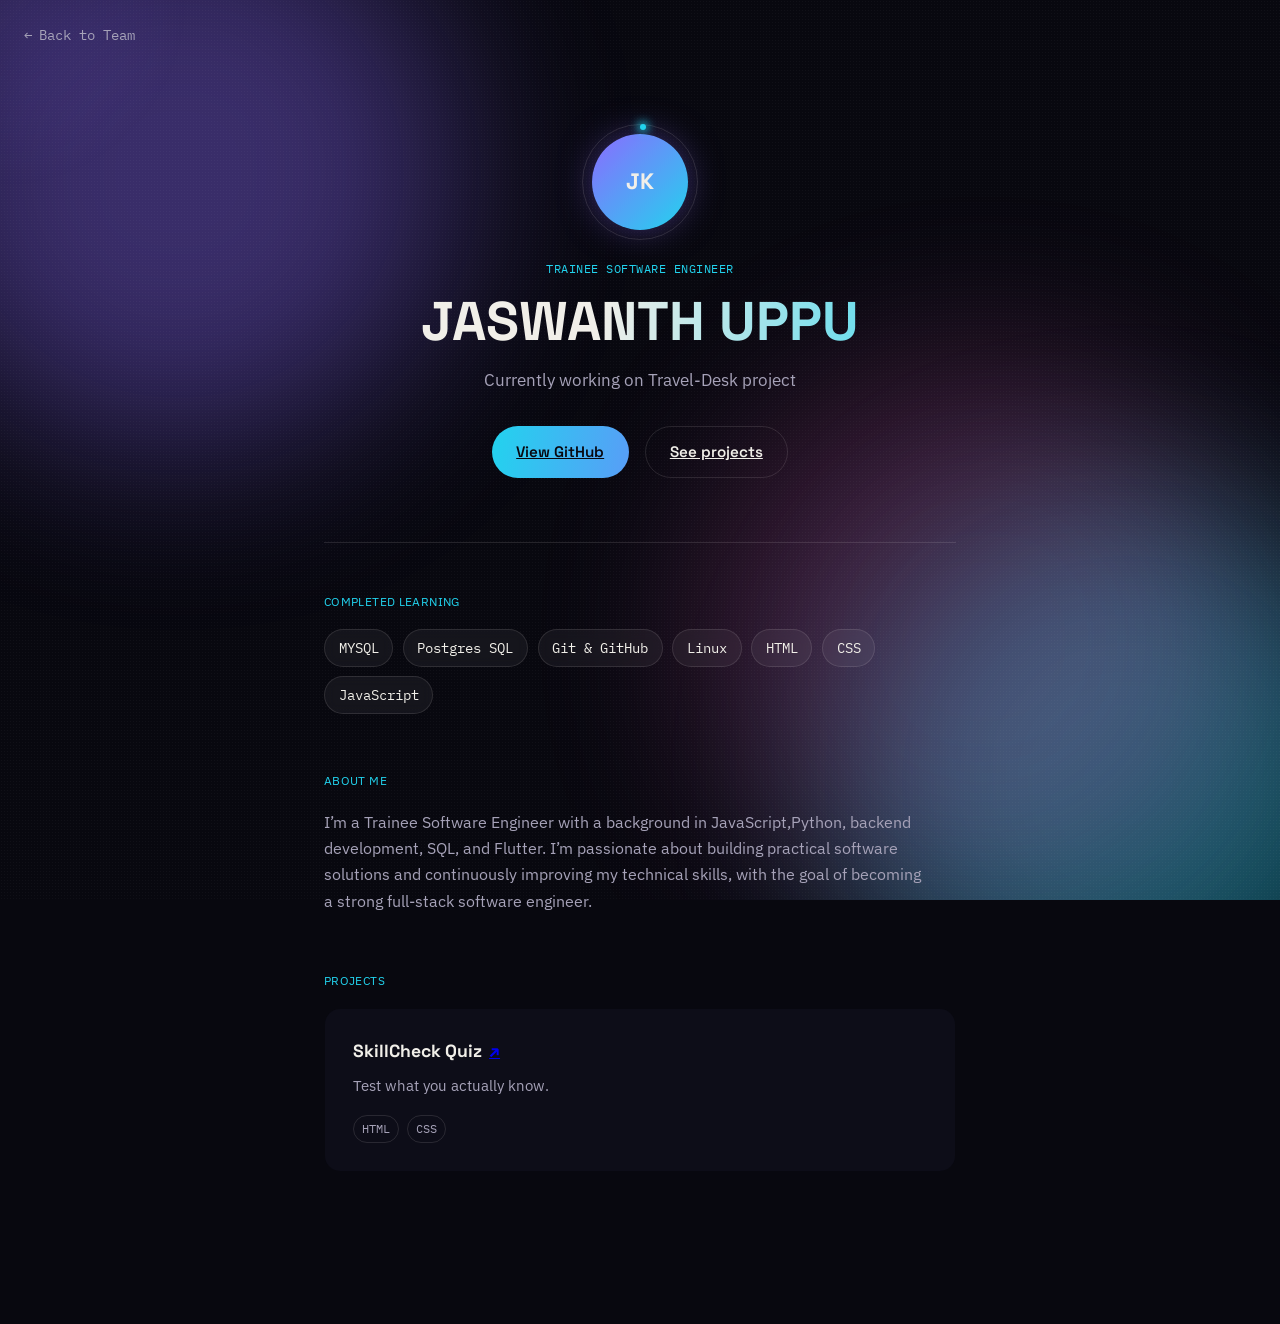
==== team/members/jaswanth/index.html @ ec1314de "first commit" ====
<!DOCTYPE html>
<html lang="en">
<head>
<meta charset="UTF-8" />
<meta name="viewport" content="width=device-width, initial-scale=1.0" />
<title>JASWANTH UPPU — TSE Learning Hub</title>

<!--
  These four tags are the only thing the Team directory reads.
  Fill them in accurately — everything else on this page is 100%
  yours to design.
-->
<meta name="tse:name" content="JASWANTH UPPU" />
<meta name="tse:role" content="Trainee Software Engineer" />
<meta name="tse:tagline" content="Currently working on Travel-Desk project" />
<meta name="tse:github" content="https://github.com/jaswanth-exaze" />

<link rel="preconnect" href="https://fonts.googleapis.com" />
<link rel="preconnect" href="https://fonts.gstatic.com" crossorigin />
<link href="https://fonts.googleapis.com/css2?family=Space+Grotesk:wght@500;600;700&family=IBM+Plex+Sans:wght@400;500&family=IBM+Plex+Mono:wght@400;500&display=swap" rel="stylesheet" />
<link rel="stylesheet" href="style.css" />
</head>
<body>

<!-- soft glow that follows the pointer -->
<div class="cursor-glow" aria-hidden="true"></div>

<!-- animated aurora field behind everything -->
<div class="aurora" aria-hidden="true">
  <span class="blob blob-a"></span>
  <span class="blob blob-b"></span>
  <span class="blob blob-c"></span>
</div>

<a class="back-link" href="../../../team.html">
  <span aria-hidden="true">←</span> Back to Team
</a>

<main class="profile">

  <section class="profile-hero reveal">
    <div class="avatar-wrap" data-tilt>
      <div class="avatar" aria-hidden="true"><span>JK</span></div>
      <div class="avatar-ring"></div>
    </div>

    <p class="eyebrow">TRAINEE SOFTWARE ENGINEER</p>
    <h1 class="gradient-text">JASWANTH UPPU</h1>
    <p class="tagline">
      Currently working on Travel-Desk project
    </p>

    <div class="hero-actions">
      <a class="btn-glow" href="https://github.com/jaswanth-exaze" target="_blank" rel="noopener">
        <span>View GitHub</span>
      </a>
      <a class="btn-ghost" href="#projects">See projects</a>
    </div>
  </section>

  <section class="profile-section reveal">
    <p class="section-label mono">COMPLETED LEARNING</p>
    <ul class="tag-list">
      <li style="--i:0">MYSQL</li>
      <li style="--i:0">Postgres SQL</li>
      <li style="--i:3">Git &amp; GitHub</li>
      <li style="--i:0">Linux</li>
      <li style="--i:0">HTML</li>
      <li style="--i:1">CSS</li>
      <li style="--i:2">JavaScript</li>
    </ul>
  </section>

  <section class="profile-section reveal">
    <p class="section-label mono">ABOUT ME</p>
    <p class="body-text">
      I’m a Trainee Software Engineer with a background in JavaScript,Python, backend development, SQL, and Flutter. I’m passionate about building practical software solutions and continuously improving my technical skills, with the goal of becoming a strong full-stack software engineer.
    </p>
  </section>

  <section class="profile-section reveal" id="projects">
    <p class="section-label mono">PROJECTS</p>

    <div class="project-card">
      <div class="project-card-glow"></div>
      <div class="project-card-body">
       
        <h3>SkillCheck Quiz <span class="arrow"><a href="https://skillcheck-quiz.netlify.app/" target="_blank">↗</a></span></h3>
        <p>Test what you actually know.</p>
        <div class="project-tags">
          <span>HTML</span>
          <span>CSS</span>
        </div>
      </div>
    </div>

   
  </section>

</main>

<script src="script.js"></script>
</body>
</html>
---- team/members/jaswanth/style.css ----
/* ============================================================
   YOUR stylesheet. The aurora background, glow effects, and
   animations below are a strong starting point — swap the colors
   in :root and it's a completely different page. Everything here
   is plain CSS (+ one small script for the interactive bits), no
   frameworks.
   ============================================================ */

:root {
  --bg: #08080f;
  --text: #f1efe9;
  --muted: #a6a2b8;
  --accent: #8b6bff;   /* violet */
  --accent-2: #22d3ee; /* cyan */
  --accent-3: #ff6bd6; /* pink, used sparingly in the aurora */
  --border: rgba(241, 239, 233, 0.12);
  --glass: rgba(255, 255, 255, 0.05);
  --font-display: "Space Grotesk", sans-serif;
  --font-body: "IBM Plex Sans", sans-serif;
  --font-mono: "IBM Plex Mono", monospace;
  --ease: cubic-bezier(0.22, 0.61, 0.36, 1);
}

* { box-sizing: border-box; }

html { scroll-behavior: smooth; }

body {
  margin: 0;
  background: var(--bg);
  color: var(--text);
  font-family: var(--font-body);
  line-height: 1.65;
  overflow-x: hidden;
  position: relative;
}

::selection { background: var(--accent); color: #08080f; }

/* ---------- Aurora background ---------- */
.aurora {
  position: fixed;
  inset: 0;
  z-index: -2;
  overflow: hidden;
  pointer-events: none;
}
.blob {
  position: absolute;
  width: 46vw;
  height: 46vw;
  max-width: 560px;
  max-height: 560px;
  border-radius: 50%;
  filter: blur(90px);
  opacity: 0.38;
  will-change: transform;
}
.blob-a { background: var(--accent); top: -12%; left: -8%; animation: drift-a 22s ease-in-out infinite; }
.blob-b { background: var(--accent-2); bottom: -18%; right: -10%; animation: drift-b 26s ease-in-out infinite; }
.blob-c { background: var(--accent-3); top: 40%; left: 55%; opacity: 0.22; animation: drift-c 30s ease-in-out infinite; }

@keyframes drift-a {
  0%, 100% { transform: translate(0, 0) scale(1); }
  50% { transform: translate(6vw, 8vh) scale(1.12); }
}
@keyframes drift-b {
  0%, 100% { transform: translate(0, 0) scale(1); }
  50% { transform: translate(-5vw, -6vh) scale(1.08); }
}
@keyframes drift-c {
  0%, 100% { transform: translate(0, 0) scale(1); }
  50% { transform: translate(-4vw, 5vh) scale(0.9); }
}

/* subtle grain so the blur doesn't look flat */
.aurora::after {
  content: "";
  position: absolute;
  inset: 0;
  background-image: radial-gradient(rgba(255,255,255,0.035) 1px, transparent 1px);
  background-size: 3px 3px;
}

/* ---------- Cursor glow ---------- */
.cursor-glow {
  position: fixed;
  top: 0; left: 0;
  width: 380px;
  height: 380px;
  margin: -190px 0 0 -190px;
  border-radius: 50%;
  background: radial-gradient(circle, rgba(139,107,255,0.14) 0%, rgba(139,107,255,0) 70%);
  pointer-events: none;
  z-index: 0;
  transform: translate(-1000px, -1000px);
  transition: opacity 0.3s ease;
}

/* ---------- Layout ---------- */
.profile {
  max-width: 680px;
  margin: 0 auto;
  padding: 1rem 1.5rem 6rem;
  position: relative;
  z-index: 1;
}

.back-link {
  position: relative;
  z-index: 2;
  display: inline-flex;
  align-items: center;
  gap: 0.5em;
  margin: 1.5rem;
  font-family: var(--font-mono);
  font-size: 0.85rem;
  color: var(--muted);
  text-decoration: none;
  transition: color 0.25s var(--ease), gap 0.25s var(--ease);
}
.back-link:hover { color: var(--text); gap: 0.75em; }

/* ---------- Reveal on scroll ---------- */
.reveal {
  opacity: 0;
  transform: translateY(22px);
  transition: opacity 0.7s var(--ease), transform 0.7s var(--ease);
}
.reveal.is-visible {
  opacity: 1;
  transform: translateY(0);
}

/* ---------- Hero ---------- */
.profile-hero {
  text-align: center;
  padding-block: 3rem 4rem;
  border-bottom: 1px solid var(--border);
  margin-bottom: 3rem;
}

.avatar-wrap {
  position: relative;
  width: 96px;
  height: 96px;
  margin: 0 auto 1.75rem;
  transform-style: preserve-3d;
  transition: transform 0.15s ease-out;
}
.avatar {
  width: 100%;
  height: 100%;
  border-radius: 50%;
  background: linear-gradient(135deg, var(--accent), var(--accent-2));
  display: flex;
  align-items: center;
  justify-content: center;
  font-family: var(--font-display);
  font-weight: 700;
  font-size: 1.4rem;
  box-shadow: 0 0 40px -8px rgba(139, 107, 255, 0.65);
}
.avatar-ring {
  position: absolute;
  inset: -10px;
  border-radius: 50%;
  border: 1px solid var(--border);
  animation: spin 14s linear infinite;
}
.avatar-ring::before {
  content: "";
  position: absolute;
  top: -1px;
  left: 50%;
  width: 6px;
  height: 6px;
  background: var(--accent-2);
  border-radius: 50%;
  box-shadow: 0 0 10px 2px var(--accent-2);
}
@keyframes spin { to { transform: rotate(360deg); } }

.eyebrow {
  font-family: var(--font-mono);
  font-size: 0.78rem;
  letter-spacing: 0.04em;
  color: var(--accent-2);
  margin-bottom: 0.9rem;
}

.gradient-text {
  font-family: var(--font-display);
  font-weight: 700;
  font-size: clamp(2.1rem, 5vw + 1rem, 3.4rem);
  line-height: 1.05;
  margin: 0 0 1rem;
  background: linear-gradient(100deg, var(--text) 20%, var(--accent-2) 50%, var(--accent) 80%);
  background-size: 220% auto;
  background-clip: text;
  -webkit-background-clip: text;
  color: transparent;
  animation: shimmer 7s ease-in-out infinite;
}
@keyframes shimmer {
  0%, 100% { background-position: 0% 50%; }
  50% { background-position: 100% 50%; }
}

.tagline {
  max-width: 44ch;
  margin: 0 auto 2rem;
  color: var(--muted);
  font-size: 1.05rem;
}

.hero-actions {
  display: flex;
  justify-content: center;
  gap: 1rem;
  flex-wrap: wrap;
}

/* glowing gradient-border button */
.btn-glow {
  position: relative;
  display: inline-flex;
  align-items: center;
  padding: 0.8em 1.6em;
  border-radius: 999px;
  font-family: var(--font-display);
  font-weight: 600;
  font-size: 0.95rem;
  color: var(--bg);
  background: linear-gradient(100deg, var(--accent-2), var(--accent));
  background-size: 200% auto;
  transition: background-position 0.5s var(--ease), transform 0.25s var(--ease), box-shadow 0.25s var(--ease);
  box-shadow: 0 0 0 rgba(139,107,255,0);
}
.btn-glow:hover {
  background-position: 100% 0;
  transform: translateY(-2px);
  box-shadow: 0 8px 30px -8px rgba(139, 107, 255, 0.7);
}

.btn-ghost {
  display: inline-flex;
  align-items: center;
  padding: 0.8em 1.6em;
  border-radius: 999px;
  border: 1px solid var(--border);
  color: var(--text);
  font-family: var(--font-display);
  font-weight: 600;
  font-size: 0.95rem;
  transition: border-color 0.25s var(--ease), background 0.25s var(--ease), transform 0.25s var(--ease);
}
.btn-ghost:hover {
  border-color: var(--accent-2);
  background: rgba(34, 211, 238, 0.08);
  transform: translateY(-2px);
}

/* ---------- Sections ---------- */
.profile-section { margin-bottom: 3.5rem; }

.section-label {
  color: var(--accent-2);
  font-size: 0.78rem;
  letter-spacing: 0.03em;
  margin-bottom: 1.1rem;
}

.body-text { color: var(--muted); max-width: 60ch; }
.muted { color: var(--muted); font-size: 0.92rem; }

/* ---------- Skill tags ---------- */
.tag-list {
  list-style: none;
  display: flex;
  flex-wrap: wrap;
  gap: 0.6rem;
  padding: 0;
  margin: 0;
}
.tag-list li {
  font-family: var(--font-mono);
  font-size: 0.85rem;
  padding: 0.5em 1em;
  background: var(--glass);
  border: 1px solid var(--border);
  border-radius: 999px;
  backdrop-filter: blur(6px);
  transition: transform 0.25s var(--ease), border-color 0.25s var(--ease), box-shadow 0.25s var(--ease);
}
.tag-list li:hover {
  transform: translateY(-3px);
  border-color: var(--accent-2);
  box-shadow: 0 6px 20px -8px rgba(34, 211, 238, 0.5);
}

/* ---------- Project card ---------- */
.project-card {
  position: relative;
  border-radius: 16px;
  padding: 1px;
  overflow: hidden;
  isolation: isolate;
}
.project-card-glow {
  position: absolute;
  inset: -60%;
  background: conic-gradient(from 0deg, var(--accent), var(--accent-2), var(--accent-3), var(--accent));
  animation: spin 6s linear infinite;
  opacity: 0;
  transition: opacity 0.4s ease;
  z-index: 0;
}
.project-card:hover .project-card-glow { opacity: 0.55; }
.project-card-body {
  position: relative;
  z-index: 1;
  background: #0d0d18;
  border-radius: 15px;
  padding: 1.75rem;
}
.project-card h3 {
  font-family: var(--font-display);
  font-size: 1.1rem;
  margin: 0 0 0.5rem;
  display: flex;
  align-items: center;
  gap: 0.4em;
}
.project-card .arrow {
  transition: transform 0.25s var(--ease);
  color: var(--accent-2);
}
.project-card:hover .arrow { transform: translate(3px, -3px); }
.project-card p { color: var(--muted); margin: 0 0 1rem; font-size: 0.92rem; }
.project-tags { display: flex; gap: 0.5rem; }
.project-tags span {
  font-family: var(--font-mono);
  font-size: 0.72rem;
  padding: 0.3em 0.7em;
  border: 1px solid var(--border);
  border-radius: 999px;
  color: var(--muted);
}

/* ---------- Motion & accessibility ---------- */
@media (prefers-reduced-motion: reduce) {
  html { scroll-behavior: auto; }
  .blob, .avatar-ring, .gradient-text, .project-card-glow {
    animation: none !important;
  }
  .reveal {
    opacity: 1;
    transform: none;
    transition: none;
  }
  .cursor-glow { display: none; }
}

:focus-visible {
  outline: 2px solid var(--accent-2);
  outline-offset: 3px;
}

@media (max-width: 480px) {
  .cursor-glow { display: none; }
}
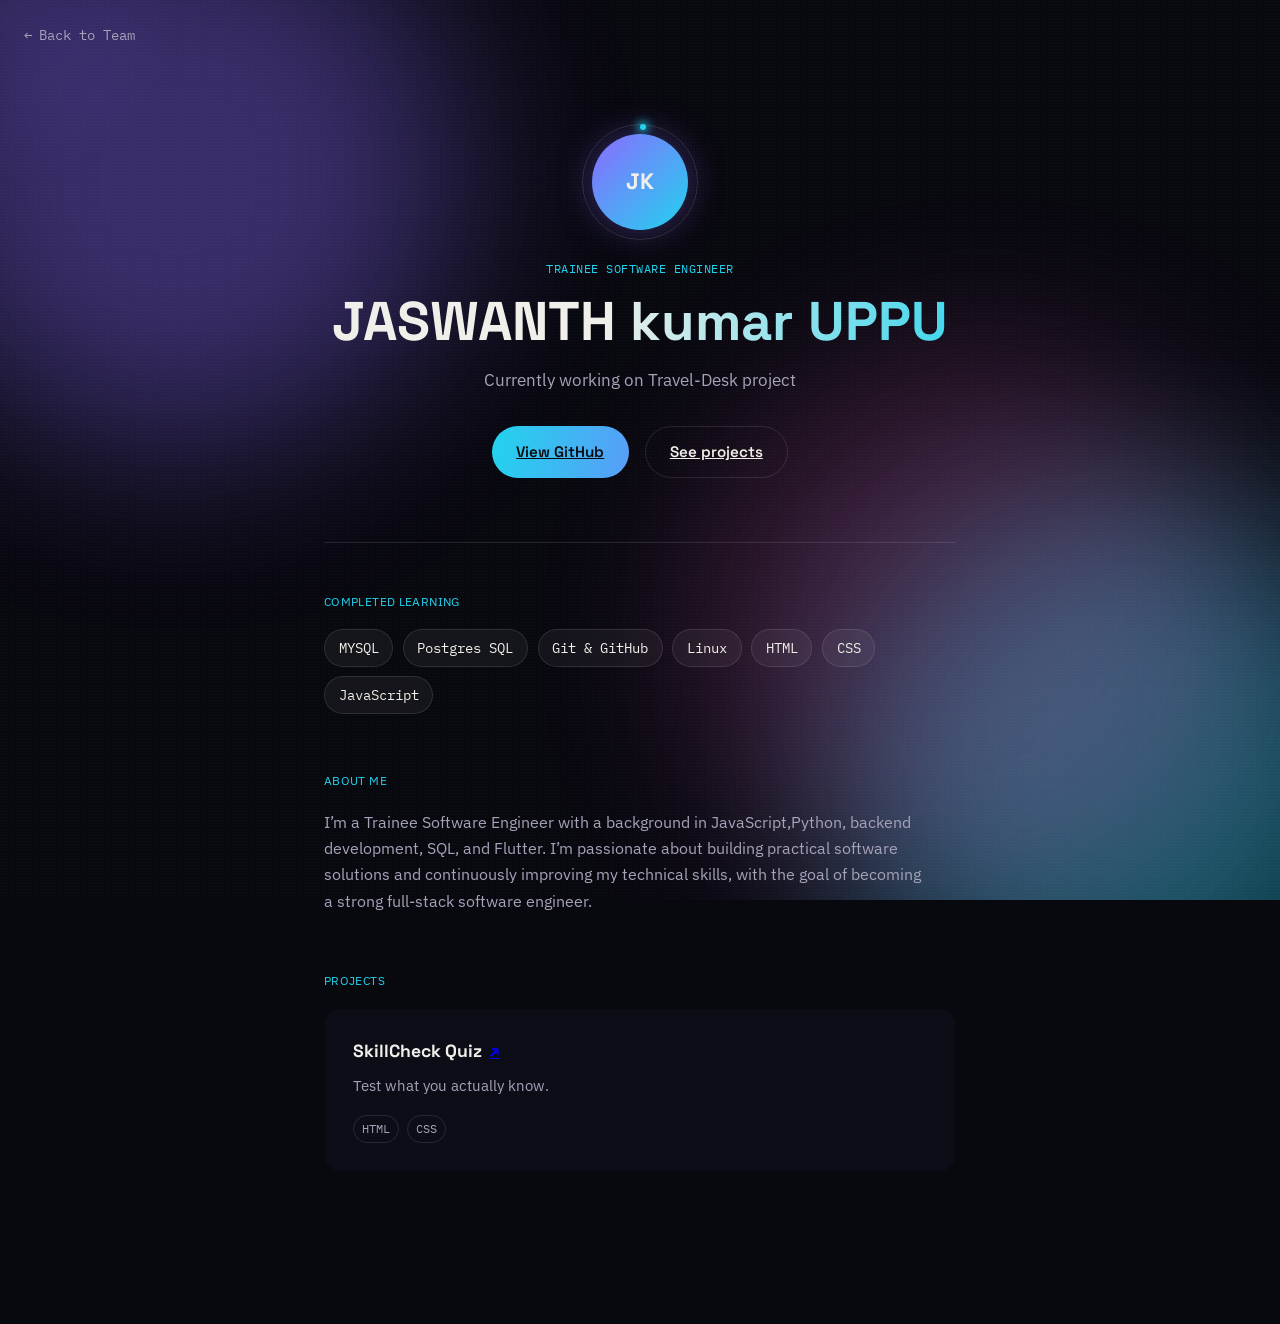
==== commit 6f2e4553: "test" ====
--- a/team/members/jaswanth/index.html
+++ b/team/members/jaswanth/index.html
@@ -45,7 +45,7 @@
     </div>
 
     <p class="eyebrow">TRAINEE SOFTWARE ENGINEER</p>
-    <h1 class="gradient-text">JASWANTH UPPU</h1>
+    <h1 class="gradient-text">JASWANTH kumar UPPU</h1>
     <p class="tagline">
       Currently working on Travel-Desk project
     </p>
